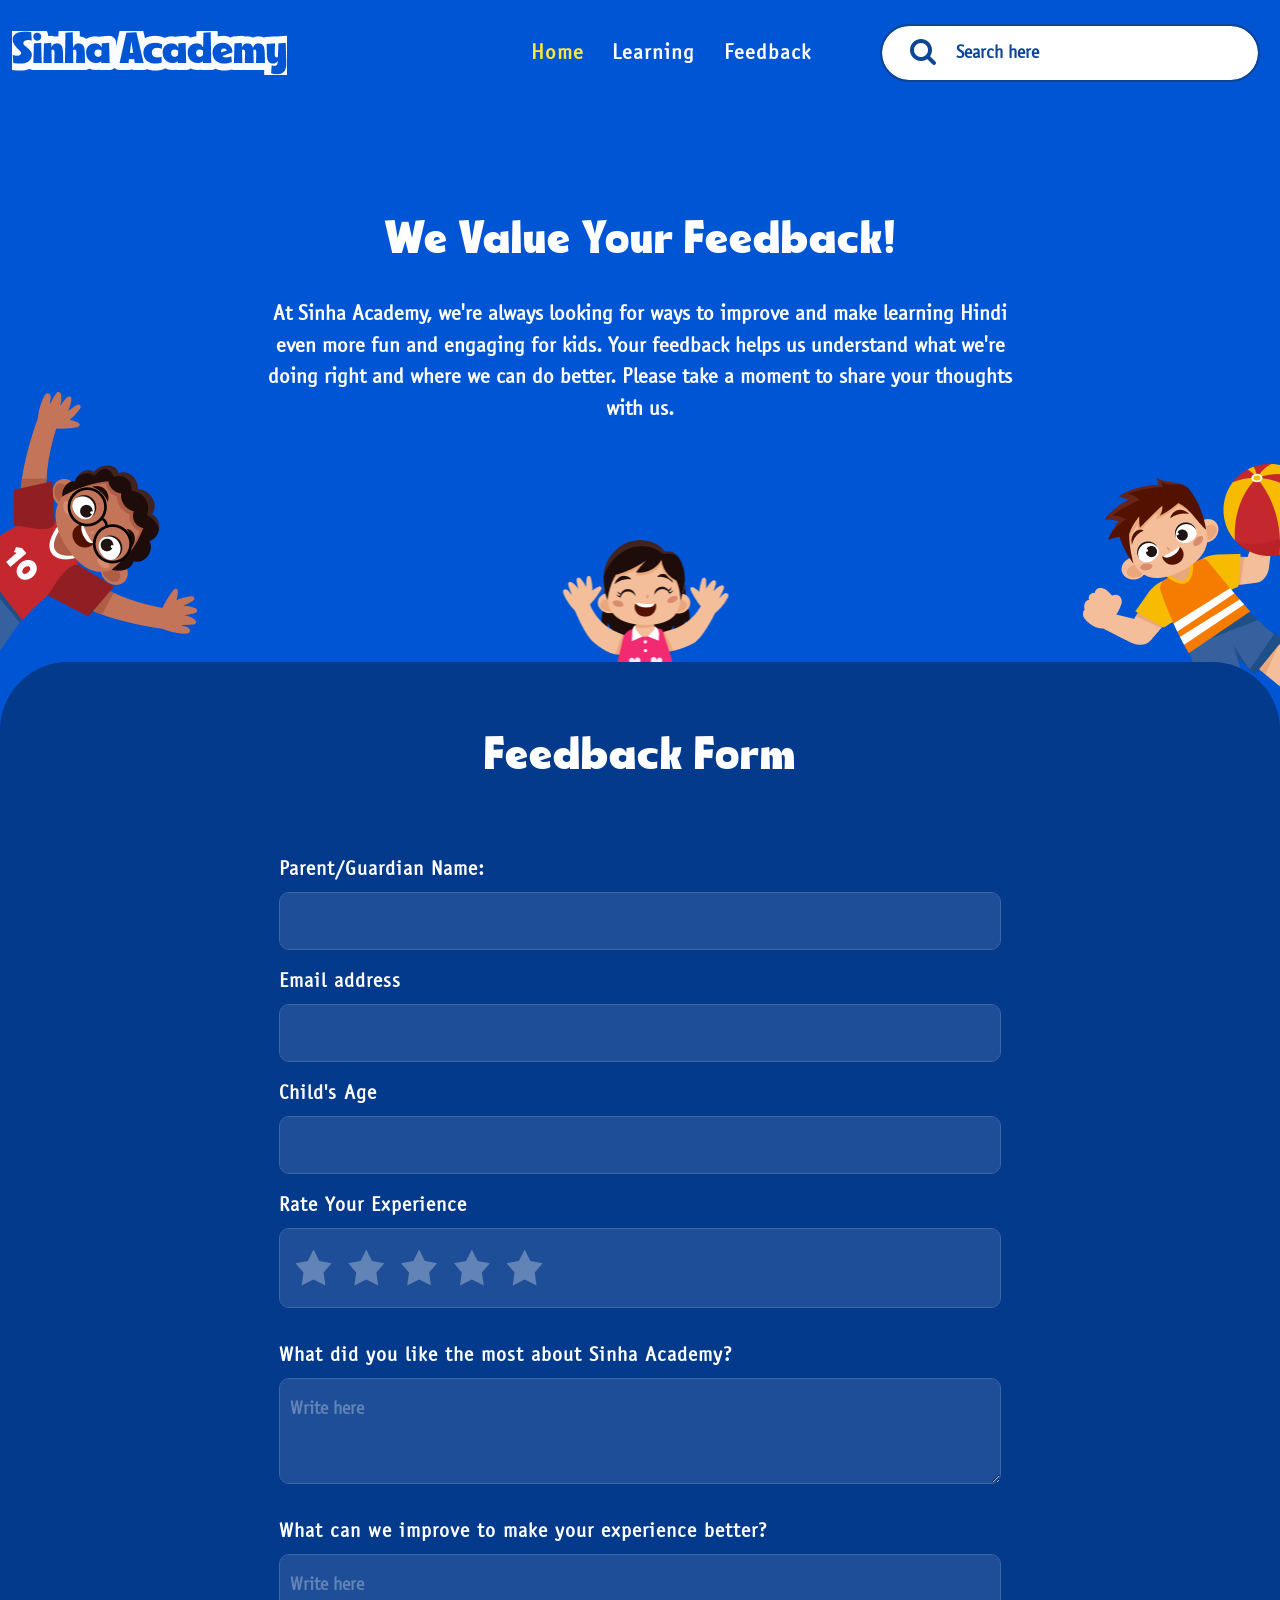
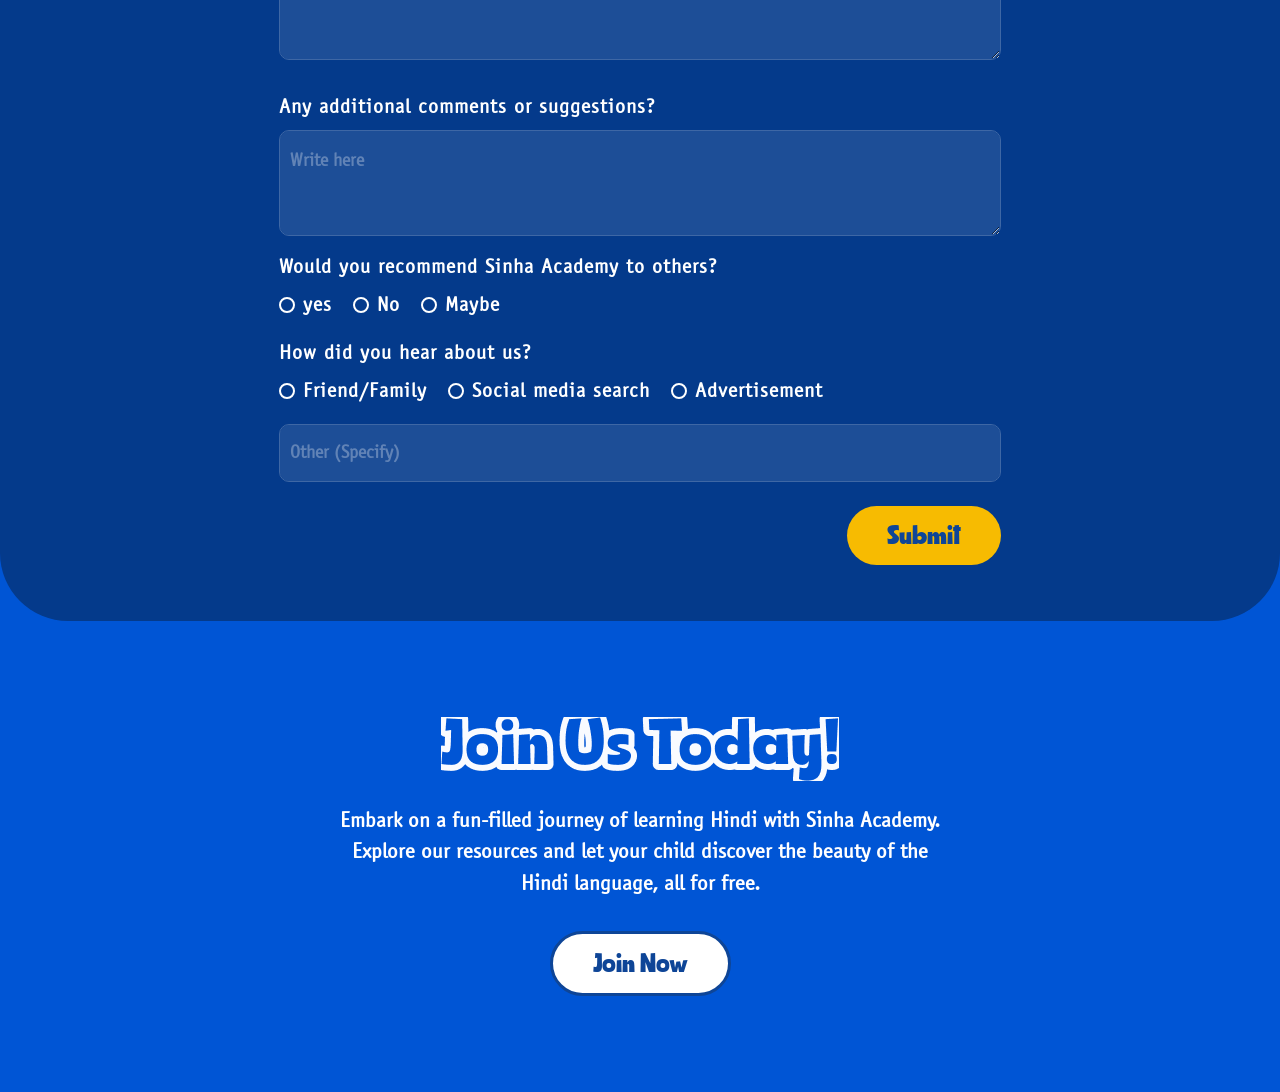
==== index.html @ c6806426 "Feedback page coded up. The overall layout of feedback page has been done." ====
<!DOCTYPE html>
<html lang="en">

<head>
    <meta charset="UTF-8">
    <meta http-equiv="X-UA-Compatible" content="IE=edge">
    <meta name="viewport" content="width=device-width, initial-scale=1.0">
    <meta name="description" content="Sinha Academy for kids">
    <meta name="keywords" content="Sinha Academy for kids">
    <title>Sinha Academy</title>
    <link rel="stylesheet" href="asset/fonts/font-awesome.min.css" type="text/css" />
    <link rel="stylesheet" href="asset/css/bootstrap.min.css" type="text/css" />
    <link rel="stylesheet" href="asset/css/style.css" type="text/css" />
    <link rel="stylesheet" href="asset/fonts/stylesheet.css">
    <script type="text/javascript" src="asset/js/jquery.min.js"></script>
</head>
<body>

    <!--------------- header ---------------------->

    <nav class="navbar navbar-expand-lg navbar-light py-4">
        <div class="container-fluid">
          <a class="navbar-brand m-0" href="#"><img src="asset/image/logo.png" alt="sinha academy"></a>
          <button class="navbar-toggler border-0" type="button" data-bs-toggle="collapse" data-bs-target="#navbarSupportedContent" aria-controls="navbarSupportedContent" aria-expanded="false" aria-label="Toggle navigation">
            <span class="fa fa-bars text-white fs-1"></span>
          </button>
          <div class="collapse navbar-collapse" id="navbarSupportedContent">
            <ul class="navbar-nav mb-2 mb-lg-0 m-0 pe-5">
              <li class="nav-item">
                <a class="nav-link active" aria-current="page" href="#">Home</a>
              </li>
              <li class="nav-item">
                <a class="nav-link" href="#">Learning</a>
              </li>
              <li class="nav-item">
                <a class="nav-link" href="#">Feedback</a>
              </li>
            </ul>
            <form class="d-flex m-0 search_top_bar position-relative">
              <input class="form-control me-2 search_header rounded-pill" type="search" placeholder="Search here" aria-label="Search">
              <button class="bg-none border-0 p-0" type="submit"><i class="fa fa-search"></i></button>
            </form>
          </div>
        </div>
    </nav>

    <!-------------------- Your Feedback --------------------->

    <div class="your_feedback">
        <div class="container py-5 mt-5">
            <div class="row">
                <div class="col-md-12 text-center text-white">
                    <h1 class="mb-4">We Value Your Feedback!</h1>
                    <p class="mx-auto">At Sinha Academy, we're always looking for ways to improve and make learning Hindi even more fun and engaging for kids. Your feedback helps us understand what we're doing right and where we can do better. Please take a moment to share your thoughts with us.</p>
                </div>
            </div>
        </div>   
    </div>

    <!-------------------- Feedback Form --------------------->

    <div class="feedback_form py-5 position-relative">
        <img src="asset/image/left_ten_boy.png" alt="" class="left_ten_boy"> 
        <img src="asset/image/right_ball_boy.png" alt="" class="right_ball_boy"> 
        <img src="asset/image/center_girl.png" alt="" class="center_girl"> 

        <div class="container py-2">
            <div class="row">
                <div class="col-md-7 text-white">
                    <form>
                        <h2>Feedback Form</h2>
                        <div class="my-3 pt-5">
                            <label for="formGroupExampleInput" class="form-label text-start w-100">Parent/Guardian Name:</label>
                            <input type="text" class="form-control" id="formGroupExampleInput">
                          </div>
                        <div class="mb-3">
                          <label for="exampleInputEmail1" class="form-label text-start w-100">Email address</label>
                          <input type="email" class="form-control" id="exampleInputEmail1" aria-describedby="emailHelp">
                        </div>
                        <div class="mb-3">
                            <label for="childAge" class="form-label text-start w-100">Child's Age</label>
                            <input type="number" class="form-control">
                        </div>
                        <div class="mb-3">
                            <label for="rateExperience" class="form-label text-start w-100">Rate Your Experience</label>
                            <div class="star_rating">
                              <div class="rating-stars form-control">
                                <input type="radio" name="rating" id="rs0" checked><label for="rs0"></label>
                                <input type="radio" name="rating" id="rs1"><label for="rs1"></label>
                                <input type="radio" name="rating" id="rs2"><label for="rs2"></label>
                                <input type="radio" name="rating" id="rs3"><label for="rs3"></label>
                                <input type="radio" name="rating" id="rs4"><label for="rs4"></label>
                                <input type="radio" name="rating" id="rs5"><label for="rs5"></label>
                              </div>
                        </div>
                        </div>
                        <div class="mb-3">
                          <label for="exampleFormControlTextarea1" class="mt-3 form-label text-start w-100">What did you like the most about Sinha Academy? </label>
                          <textarea class="form-control" id="exampleFormControlTextarea1" rows="3" placeholder="Write here"></textarea>
                        </div>
                        <div class="mb-3">
                            <label for="exampleFormControlTextarea2" class="mt-3 form-label text-start w-100">What can we improve to make your experience better? </label>
                            <textarea class="form-control" id="exampleFormControlTextarea2" rows="3" placeholder="Write here"></textarea>
                          </div>
                          <div class="mb-3">
                            <label for="exampleFormControlTextarea3" class="mt-3 form-label text-start w-100">Any additional comments or suggestions? </label>
                            <textarea class="form-control" id="exampleFormControlTextarea3" rows="3" placeholder="Write here"></textarea>
                          </div>
                        <div class="mb-3 text-start">
                            <label for="" class="form-label text-start w-100">Would you recommend Sinha Academy to others?</label> <br>
                        <div class="form-check form-check-inline">
                          <input class="form-check-input" type="radio" name="inlineRadioOptions" id="inlineRadio1" value="option1">
                          <label class="form-check-label" for="inlineRadio1">yes</label>
                        </div>
                        <div class="form-check form-check-inline">
                          <input class="form-check-input" type="radio" name="inlineRadioOptions" id="inlineRadio2" value="option2">
                          <label class="form-check-label" for="inlineRadio2">No</label>
                        </div>
                        <div class="form-check form-check-inline">
                            <input class="form-check-input" type="radio" name="inlineRadioOptions" id="inlineRadio2" value="option2">
                            <label class="form-check-label" for="inlineRadio2">Maybe</label>
                          </div>
                         </div>
                         <div class="mb-3 text-start">
                            <label for="" class="form-label text-start w-100">How did you hear about us?</label> <br>
                            <div class="form-check form-check-inline">
                              <input class="form-check-input" type="radio" name="inlineRadioOptions" id="inlineRadio1" value="option1">
                              <label class="form-check-label" for="inlineRadio1">Friend/Family</label>
                            </div>
                            <div class="form-check form-check-inline">
                              <input class="form-check-input" type="radio" name="inlineRadioOptions" id="inlineRadio2" value="option2">
                              <label class="form-check-label" for="inlineRadio2">Social media search</label>
                            </div>
                            <div class="form-check form-check-inline">
                                <input class="form-check-input" type="radio" name="inlineRadioOptions" id="inlineRadio2" value="option2">
                                <label class="form-check-label" for="inlineRadio2">Advertisement</label>
                              </div>  <br>
                            <input type="text" class="form-control mt-3" placeholder="Other (Specify)">
                             </div>
                        <div class="text-end mt-4">
                        <input type="Submit" value="Submit" class="feedback_submit border-0">
                    </div>
                      </form>
                </div>
            </div>
        </div>   
    </div>

    <!----------------------- Footer -------------------------->

    <footer>
        <div class="container py-5">
            <div class="row py-5">
                <div class="col-md-12 text-center">
                    <img src="asset/image/join_us_today.png" alt="">
                    <p class="text-white my-4 pb-2">Embark on a fun-filled journey of learning Hindi with Sinha Academy. Explore our resources and let your child discover the beauty of the Hindi language, all for free.</p>
                    <a href="#" class="btn footer_btn bg-white">Join Now</a>
                </div>
            </div>
        </div>
    </footer>

    <script type="text/javascript" src="asset/js/custom.js"></script>
    <script type="text/javascript" src="asset/js/popper.min.js"></script>
    <script type="text/javascript" src="asset/js/bootstrap.min.js"></script>

</body>

</html>
---- asset/css/style.css ----
* {
  margin: 0 auto;
  list-style: none;
  text-decoration: none;
}

ul,
ol {
  margin: 0px;
  padding: 0px;
}

img {
  max-width: 100%;
}

h1,
h2,
h3,
h4,
h5,
h6 {
  margin: 0;
  padding: 0;
}

p {
  margin: 0;
}

figure {
  margin: 0;
}

body {
  text-align: center;
  background-color: #0055D5;
}

a:not([href]):not([tabindex]):focus,
a:not([href]):not([tabindex]):hover {
  color: #ff7f6a;
}

a:not([href]):not([tabindex]),
a {
  color: white;
  text-decoration: none;
}

.container {
  max-width: 1280px;
}

.sub-container,
.faq .container {
  max-width: 1000px;
}

h1 {
  font-weight: 400;
  font-size: 60px;
  font-family: 'ariston_comic_demoregular';
  letter-spacing: 1px;
}

h2 {
  font-weight: 400;
  font-size: 60px;
  font-family: 'ariston_comic_demoregular';
  letter-spacing: 1px;
}

p {
  font-weight: 700;
  font-family: 'itc_officina_sans_stdbook';
  font-size: 21px;
}

.navbar-expand-lg .navbar-collapse{
  justify-content: end;
}

/*----------header------------*/

.navbar ul li a {
  color: #fff !important;
  font-size: 21px;
  font-weight: 700;
  font-family: 'itc_officina_sans_stdbook';
  font-size: 21px;
  letter-spacing: 1px;
}

.navbar ul li a.active,.navbar ul li a:hover {
  color: #F9E642 !important; 
}

.search_top_bar .search_header{
  padding: 15px 32px 15px 74px;
  border: 2px solid #0E4597;
  color: #0E4597;
  width: 380px;
}

.search_top_bar i{
  position: absolute;
  left: 30px;
  top: 13px;
  display: inline-block;
  background-color: transparent;
  color: #0E4597;
  font-size: 28px;
}

.search_header::placeholder {
  color: #0E4597 !important;
  font-weight: 700;
  font-family: 'itc_officina_sans_stdbook';
  font-size: 21px;
  letter-spacing: 1;
}

.search_header::-ms-input-placeholder { 
  color: #0E4597 !important;
  font-weight: 700;
  font-family: 'itc_officina_sans_stdbook';
  font-size: 21px;
  letter-spacing: 1;
}

.navbar-expand-lg .navbar-nav .nav-link {
  padding-right: 1.3rem;
}

/*---------- 2nd learning chart------------*/

h1.txt_outer{
  color: #0055D5;
  display: inline-block;
  font-size: 83px;
  font-family: 'ariston_comic_demoregular';
  font-weight: 400;
  position: relative;
  letter-spacing: 3px;
  -webkit-text-stroke: 4px #fff;
  background: -webkit-linear-gradient(top, #0055d5 0%, #0055d5 58%, #0055d5 100%);
  -webkit-background-clip: text;
  -webkit-text-fill-color: transparent;
}

.learning_box{
  border-radius: 16px;
}

.learning_chart h2{
  border-bottom: 1px solid #3B2FC3;
}

.c1{
  color: #128539;
}

.c2{
  color: #C73818;
}

.w1{
  color: #4C1285;
}

.w2{
  color: #195FB2;
}

.w3{
  color: #9419B2;
}

.w4{
  color: #19B24D;
}

.w5{
  color: #838512;
}

.w6{
  color: #591970;
}

.w8{
  color: #9F2567;
}

.w9{
  color: #128569;
}

.w10{
  color: #7F2B20;
}

.m1{
  color: #19A9B2;
}


.learning_box h4{
    font-family: 'ams_barakhadi_1regular';
    font-size: 39px;
    font-weight: 400;
    text-shadow: 3.81px 5.81px 0px #00000024;
    letter-spacing: 0px;
}

/*---------- Your Feedback ------------*/

.your_feedback p{
  max-width: 750px;
}

/*---------- Feedback Form------------*/

.feedback_form{
  background-color: #043A8B;
  border-radius: 68px;
  margin-top: 190px;
}

.feedback_form label{
  font-weight: 600;
  font-size: 20px;
  font-family: 'itc_officina_sans_stdbook';
  letter-spacing: 1px;
}

.feedback_form .form-control{
  padding: 16px 10px;
  border: 1px solid #3e67a5;
  border-radius: 10px;
  background-color: #1d4e97;
  color: white;
}

.form-control::placeholder {
  color: #6183b6;
  font-weight: 700;
  font-family: 'itc_officina_sans_stdbook';
  font-size: 18px;
  letter-spacing: 1;
}

.form-control::-ms-input-placeholder { 
  color: #6183b6;
  font-weight: 700;
  font-family: 'itc_officina_sans_stdbook';
  font-size: 18px;
  letter-spacing: 1;
}

.feedback_form .form-check .form-check-input {
  background-color: transparent;
  border: 2px solid white;
  margin-top: 0.45em;
}

.feedback_form .feedback_submit,.footer_btn{
  background-color: #F7BB01;
  padding: 4px 40px 4px 40px;
  border-radius: 68px;
  color: #0E4597;
  font-size: 34px;
  font-weight: 400;
  font-family: 'ariston_comic_demoregular';
  border-color: #0E4597 !important;
}

img.left_ten_boy {
  position: absolute;
  left: 0;
  top: -270px;
}

img.right_ball_boy {
  position: absolute;
  right: 0px;
  top: -205px;
  z-index: -1;
}

img.center_girl {
  position: absolute;
  left: 50%;
  top: 0;
  z-index: -1;
  transform: translate(-50%, -50%);
}

.rating-stars {
	display: block;
	width: 100%;
	padding: 1.75vmin 10vmin 2vmin 3vmin;
	border-radius: 5vmin;
	position: relative;
  margin: 0;
  text-align: left;
}

.rating-counter:before {
	content: "0";
	transition: all 0.25s ease 0s;	
}

.star_rating input { display: none; }

.star_rating label {
	width: 4vmin;
  height: 4vmin;
	background: #6183b6;
	display: inline-flex;
	cursor: pointer;
	margin: 0.5vmin 0.65vmin;
	transition: all 1s ease 0s;	
	clip-path: polygon(50% 0%, 66% 32%, 100% 38%, 78% 64%, 83% 100%, 50% 83%, 17% 100%, 22% 64%, 0 38%, 34% 32%);
}

.star_rating label[for=rs0] {
	display: none;
}

.star_rating label:before {
	width: 90%;
	height: 90%;
	content: "";
	background: orange;
	z-index: -1;
	display: block;
	margin-left: 5%;
	margin-top: 5%;
	clip-path: polygon(50% 0%, 66% 32%, 100% 38%, 78% 64%, 83% 100%, 50% 83%, 17% 100%, 22% 64%, 0 38%, 34% 32%);
  background: linear-gradient(90deg, white, white 30% 50%, #6183b6 50%, 70%, #6183b6 100%);
	background-size: 205% 100%;
	background-position: 0 0;
}

.star_rating label:hover:before {
	transition: all 0.25s ease 0s;		
}

.star_rating input:checked + label ~ label:before {
	background-position: 100% 0;
	transition: all 0.25s ease 0s;	
}

.star_rating input:checked + label ~ label:hover:before {
	background-position: 0% 0
}

.star_rating label:hover ~ .rating-counter:before {
	color: #9aacc6 !important;
	transition: all 0.5s ease 0s;	
	animation: pulse 1s ease 0s infinite;
}

@keyframes pulse {
	  50% { font-size: 6.25vmin; }
}

.star_rating label[for=rs1]:hover ~ .rating-counter:before {
	content: "1" !important;
}

.star_rating label[for=rs2]:hover ~ .rating-counter:before {
	content: "2" !important;
}

.star_rating label[for=rs3]:hover ~ .rating-counter:before {
	content: "3" !important;
}

.star_rating label[for=rs4]:hover ~ .rating-counter:before {
	content: "4" !important;
}

.star_rating label[for=rs5]:hover ~ .rating-counter:before {
	content: "5" !important;
}

.star_rating input:checked:hover ~ .rating-counter:before {
	animation: none !important;
	color: #ffab00 !important ;
}

/*---------- Footer------------*/

footer p {
  max-width: 620px;
  margin: 0 auto;
}

.footer_btn {
  border: 3px solid #0E4597;
}

@media(max-width:991px) {
.search_top_bar {
  justify-content: center;
}
.search_top_bar i {
  left: 20px;
}
.search_top_bar .search_header{
  width: 100%;
}
img.right_ball_boy {
  top: -150px !important;
  width: 150px;
}
img.center_girl{
  width: 200px;
}
.feedback_form{
  margin-top: 150px;
}
img.left_ten_boy {
  top: -200px;
  width: 150px;
}
.navbar-expand-lg .navbar-nav .nav-link{
  padding-right: 0 !important;
}
}

@media(max-width:767px) {
  .your_feedback p,footer p{
    max-width: 100%;
  }
  h1{
    font-size: 45px;
  }
  h2{
    font-size: 40px;
  }
  p{
    font-size: 17px;
  }
  .feedback_form .feedback_submit, .footer_btn{
    font-size: 28px;
  }
  .feedback_form label{
    font-size: 16px;
  }
  img.left_ten_boy {
    top: -160px !important;
    width: 130px !important;
  }
}

@media(max-width:579px) {
  img.left_ten_boy {
    top: -120px !important;
    width: 90px !important;
  }
  img.right_ball_boy {
    top: -100px !important;
    width: 100px !important;
  }
  img.center_girl{
    width: 200px !important;
  }
  .feedback_form{
    margin-top: 120px;
  }
}

@media(max-width:479px) {
  nav img {
    width: 200px;
}
footer img {
  width: 230px;
}
.feedback_form .feedback_submit, .footer_btn {
  font-size: 22px;
  padding: 4px 30px 4px 30px;
}
h1 {
  font-size: 35px;
}
.your_feedback p, footer p {
  font-size: 15px;
}
img.left_ten_boy {
  top: -80px !important;
  width: 60px !important;
}
img.right_ball_boy {
  top: -70px !important;
  width: 70px !important;
}
img.center_girl{
  width: 150px !important;
}
.feedback_form {
  margin-top: 90px;
}
.your_feedback .container{
  margin-top: 0rem !important;
}
}

@media(max-width:374px) {
}
---- asset/fonts/stylesheet.css ----
@font-face {
    font-family: 'itc_officina_sans_stdbook';
    src: url('officinasansstd-book-webfont.woff2') format('woff2'),
         url('officinasansstd-book-webfont.woff') format('woff');
    font-weight: normal;
    font-style: normal;

}




@font-face {
    font-family: 'ariston_comic_demoregular';
    src: url('ariston_comic_font-webfont.woff2') format('woff2'),
         url('ariston_comic_font-webfont.woff') format('woff');
    font-weight: normal;
    font-style: normal;

}



@font-face {
    font-family: 'ams_barakhadi_1regular';
    src: url('ams_barakhadi_1_regular-webfont.woff2') format('woff2'),
         url('ams_barakhadi_1_regular-webfont.woff') format('woff');
    font-weight: normal;
    font-style: normal;

}
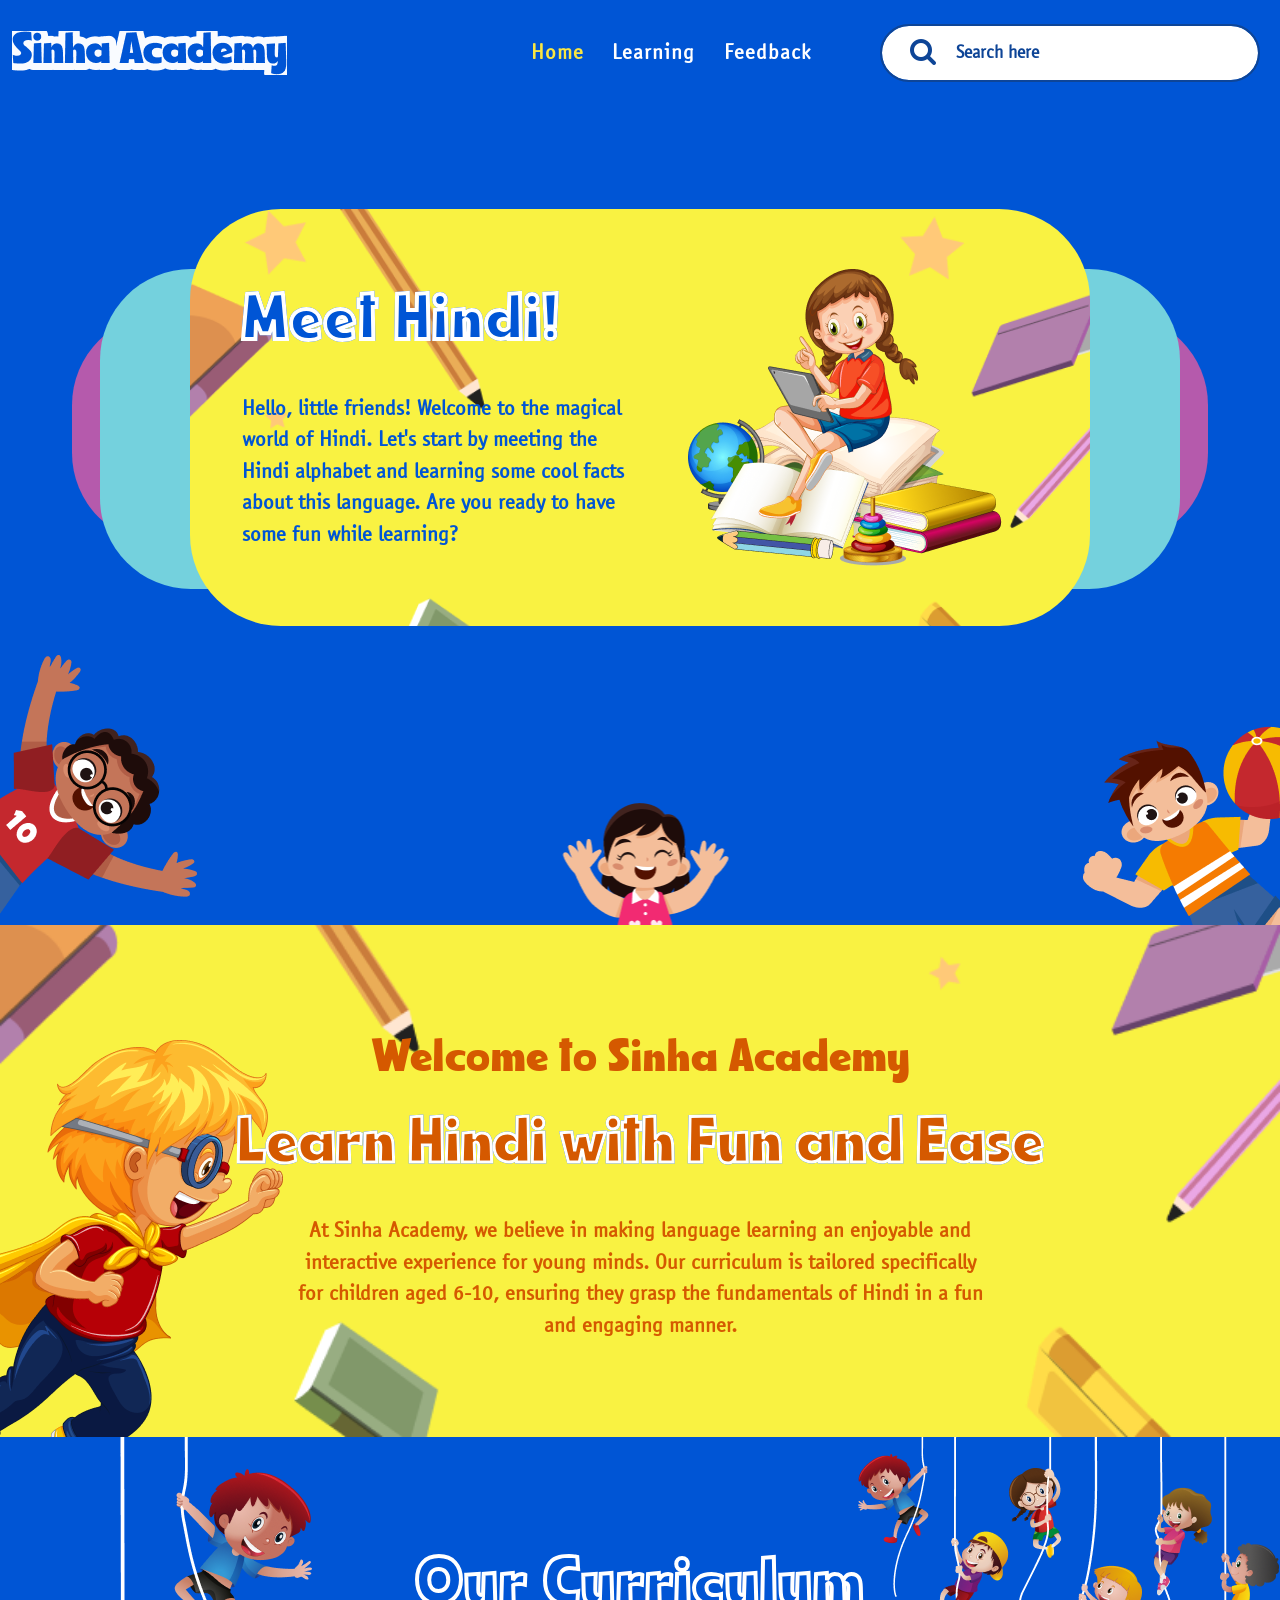
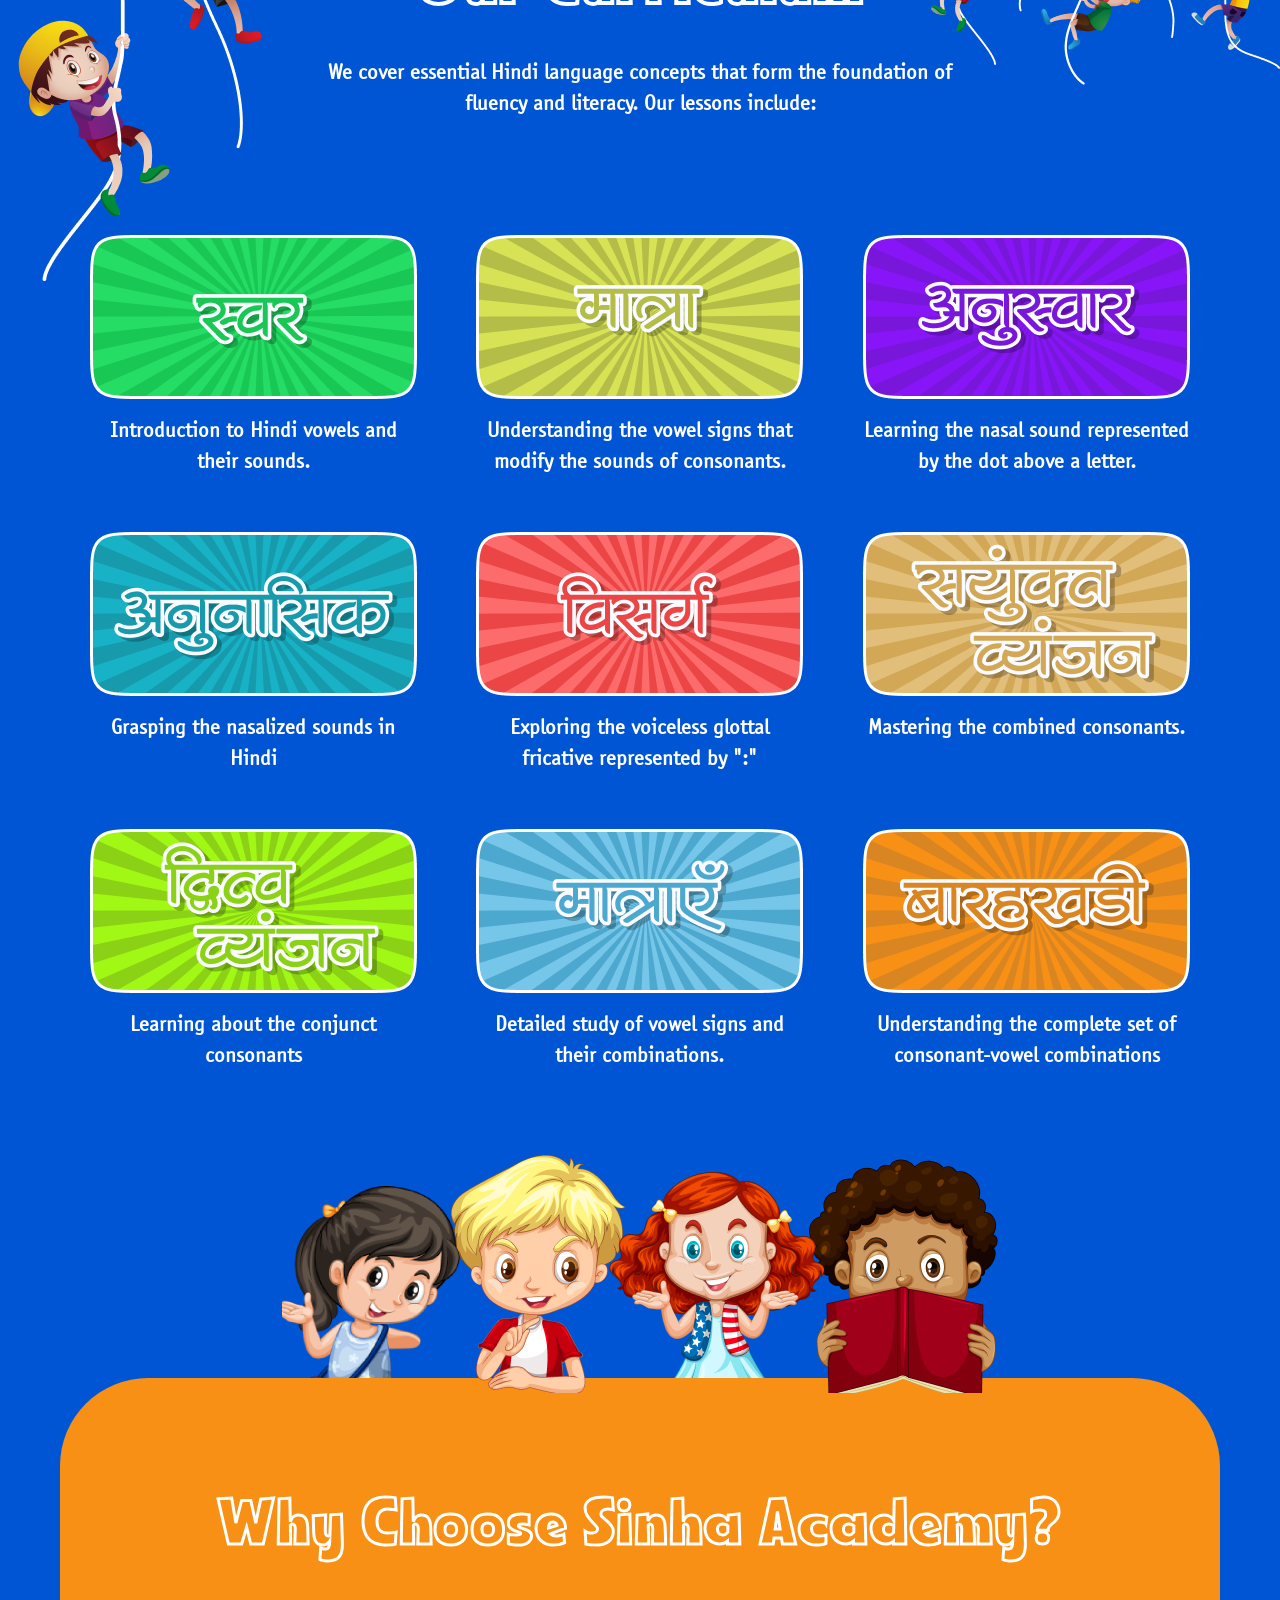
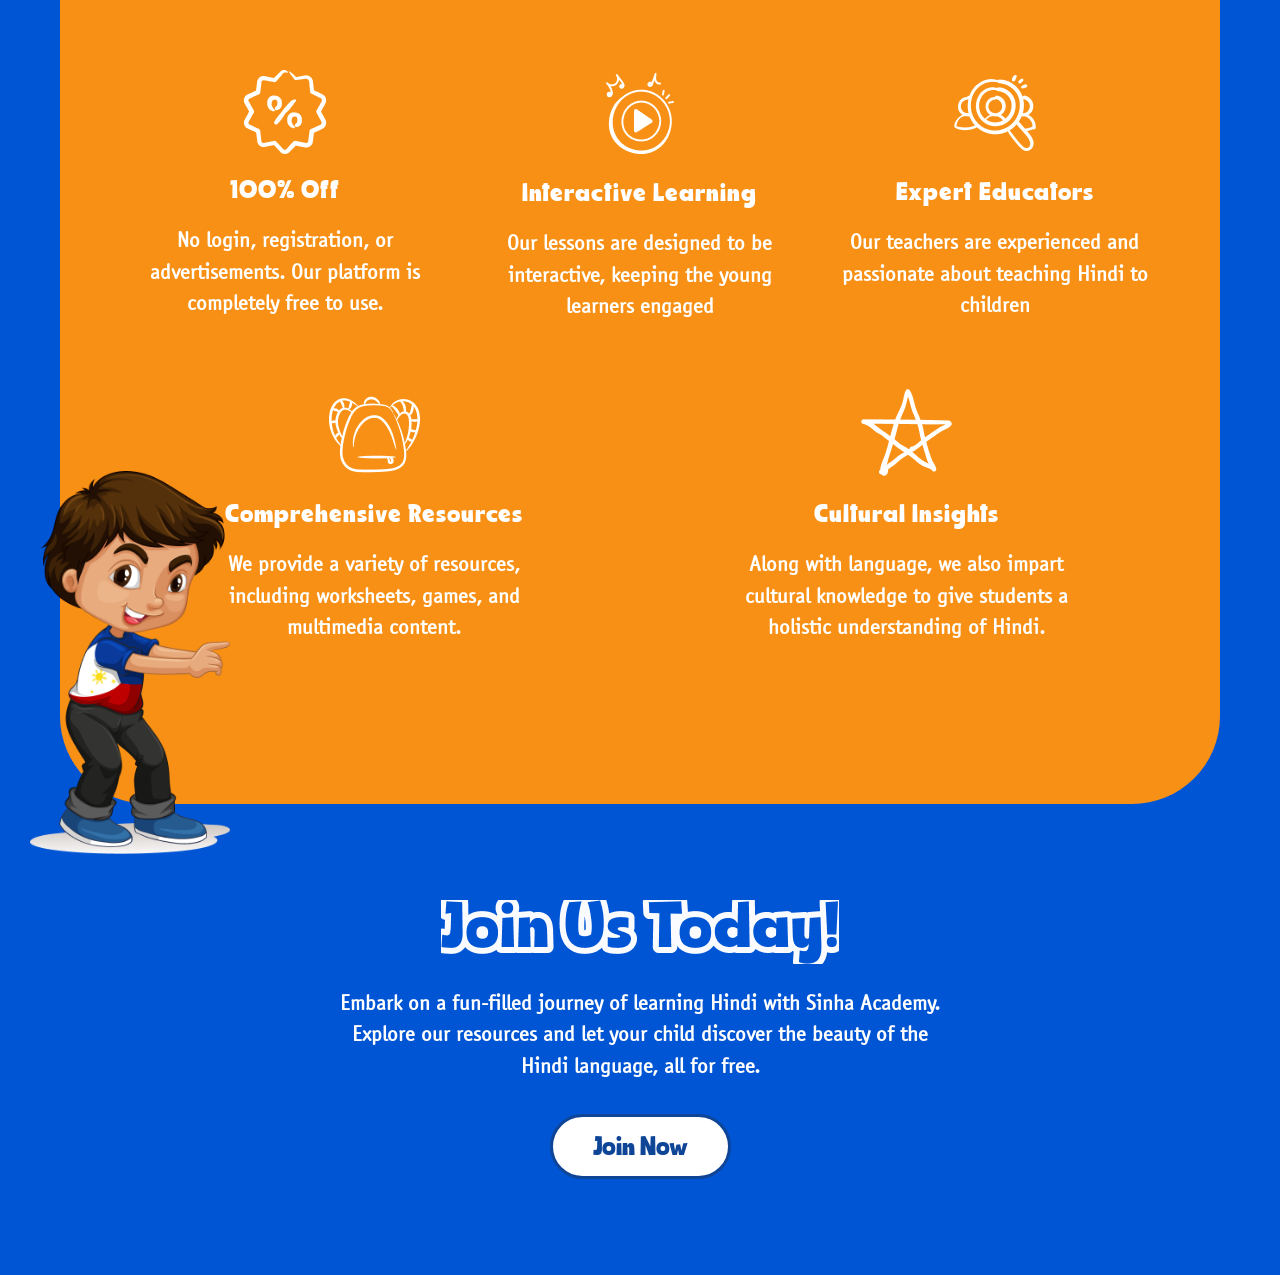
==== commit e7ceda48: "Files renamed to make sense." ====
--- a/index.html
+++ b/index.html
@@ -44,107 +44,157 @@
         </div>
     </nav>
 
-    <!-------------------- Your Feedback --------------------->
-
-    <div class="your_feedback">
+    <!-------------------- meet hindi content --------------------->
+
+    <div class="meet_hindi_content position-relative">
         <div class="container py-5 mt-5">
-            <div class="row">
-                <div class="col-md-12 text-center text-white">
-                    <h1 class="mb-4">We Value Your Feedback!</h1>
-                    <p class="mx-auto">At Sinha Academy, we're always looking for ways to improve and make learning Hindi even more fun and engaging for kids. Your feedback helps us understand what we're doing right and where we can do better. Please take a moment to share your thoughts with us.</p>
-                </div>
-            </div>
+          <div class="back_clr_f">
+            <div class="back_clr_s">
+              <div class="row" style="background-image: url('asset/image/meet_hindi_banner.png');background-color: #F9F242;">
+                  <div class="col-md-6 text-start">
+                      <h1 class="mb-4 txt_outer">Meet Hindi!</h1>
+                      <p>Hello, little friends! Welcome to the magical world of Hindi. Let's start by meeting the Hindi alphabet and learning some cool facts about this language. Are you ready to have some fun while learning?</p>
+                  </div>
+                  <div class="col-md-6">
+                    <img src="asset/image/meet_hindi.png" alt="">
+                  </div>
+              </div>
+            </div>
+          </div>
         </div>   
     </div>
 
-    <!-------------------- Feedback Form --------------------->
-
-    <div class="feedback_form py-5 position-relative">
+    <!-------------------- Learning Hindi --------------------->
+
+    <div class="feedback_form learning_hindi_lang py-5 position-relative">
         <img src="asset/image/left_ten_boy.png" alt="" class="left_ten_boy"> 
         <img src="asset/image/right_ball_boy.png" alt="" class="right_ball_boy"> 
         <img src="asset/image/center_girl.png" alt="" class="center_girl"> 
-
-        <div class="container py-2">
-            <div class="row">
-                <div class="col-md-7 text-white">
-                    <form>
-                        <h2>Feedback Form</h2>
-                        <div class="my-3 pt-5">
-                            <label for="formGroupExampleInput" class="form-label text-start w-100">Parent/Guardian Name:</label>
-                            <input type="text" class="form-control" id="formGroupExampleInput">
-                          </div>
-                        <div class="mb-3">
-                          <label for="exampleInputEmail1" class="form-label text-start w-100">Email address</label>
-                          <input type="email" class="form-control" id="exampleInputEmail1" aria-describedby="emailHelp">
-                        </div>
-                        <div class="mb-3">
-                            <label for="childAge" class="form-label text-start w-100">Child's Age</label>
-                            <input type="number" class="form-control">
-                        </div>
-                        <div class="mb-3">
-                            <label for="rateExperience" class="form-label text-start w-100">Rate Your Experience</label>
-                            <div class="star_rating">
-                              <div class="rating-stars form-control">
-                                <input type="radio" name="rating" id="rs0" checked><label for="rs0"></label>
-                                <input type="radio" name="rating" id="rs1"><label for="rs1"></label>
-                                <input type="radio" name="rating" id="rs2"><label for="rs2"></label>
-                                <input type="radio" name="rating" id="rs3"><label for="rs3"></label>
-                                <input type="radio" name="rating" id="rs4"><label for="rs4"></label>
-                                <input type="radio" name="rating" id="rs5"><label for="rs5"></label>
-                              </div>
-                        </div>
-                        </div>
-                        <div class="mb-3">
-                          <label for="exampleFormControlTextarea1" class="mt-3 form-label text-start w-100">What did you like the most about Sinha Academy? </label>
-                          <textarea class="form-control" id="exampleFormControlTextarea1" rows="3" placeholder="Write here"></textarea>
-                        </div>
-                        <div class="mb-3">
-                            <label for="exampleFormControlTextarea2" class="mt-3 form-label text-start w-100">What can we improve to make your experience better? </label>
-                            <textarea class="form-control" id="exampleFormControlTextarea2" rows="3" placeholder="Write here"></textarea>
-                          </div>
-                          <div class="mb-3">
-                            <label for="exampleFormControlTextarea3" class="mt-3 form-label text-start w-100">Any additional comments or suggestions? </label>
-                            <textarea class="form-control" id="exampleFormControlTextarea3" rows="3" placeholder="Write here"></textarea>
-                          </div>
-                        <div class="mb-3 text-start">
-                            <label for="" class="form-label text-start w-100">Would you recommend Sinha Academy to others?</label> <br>
-                        <div class="form-check form-check-inline">
-                          <input class="form-check-input" type="radio" name="inlineRadioOptions" id="inlineRadio1" value="option1">
-                          <label class="form-check-label" for="inlineRadio1">yes</label>
-                        </div>
-                        <div class="form-check form-check-inline">
-                          <input class="form-check-input" type="radio" name="inlineRadioOptions" id="inlineRadio2" value="option2">
-                          <label class="form-check-label" for="inlineRadio2">No</label>
-                        </div>
-                        <div class="form-check form-check-inline">
-                            <input class="form-check-input" type="radio" name="inlineRadioOptions" id="inlineRadio2" value="option2">
-                            <label class="form-check-label" for="inlineRadio2">Maybe</label>
-                          </div>
-                         </div>
-                         <div class="mb-3 text-start">
-                            <label for="" class="form-label text-start w-100">How did you hear about us?</label> <br>
-                            <div class="form-check form-check-inline">
-                              <input class="form-check-input" type="radio" name="inlineRadioOptions" id="inlineRadio1" value="option1">
-                              <label class="form-check-label" for="inlineRadio1">Friend/Family</label>
-                            </div>
-                            <div class="form-check form-check-inline">
-                              <input class="form-check-input" type="radio" name="inlineRadioOptions" id="inlineRadio2" value="option2">
-                              <label class="form-check-label" for="inlineRadio2">Social media search</label>
-                            </div>
-                            <div class="form-check form-check-inline">
-                                <input class="form-check-input" type="radio" name="inlineRadioOptions" id="inlineRadio2" value="option2">
-                                <label class="form-check-label" for="inlineRadio2">Advertisement</label>
-                              </div>  <br>
-                            <input type="text" class="form-control mt-3" placeholder="Other (Specify)">
-                             </div>
-                        <div class="text-end mt-4">
-                        <input type="Submit" value="Submit" class="feedback_submit border-0">
-                    </div>
-                      </form>
-                </div>
-            </div>
+        <img src="asset/image/fun_ease.png" alt="" class="fun_ease"> 
+
+        <div class="container py-5">
+          <div class="rwo">
+            <h5 class="">Welcome to Sinha Academy</h5>
+            <h2 class="pb-4">Learn Hindi with Fun and Ease</h2>
+            <p>At Sinha Academy, we believe in making language learning an enjoyable and interactive experience for young minds. Our curriculum is tailored specifically for children aged 6-10, ensuring they grasp the fundamentals of Hindi in a fun and engaging manner.</p>
+          </div>
         </div>   
     </div>
+
+
+    <!-------------------- Our curriculum --------------------->
+
+    <div class="our_curriculum_content position-relative">
+      <img src="asset/image/our_curriculum_left.png" alt="" class="our_curriculum_left"> 
+      <img src="asset/image/our_curriculum_right.png" alt="" class="our_curriculum_right"> 
+
+      <div class="container pt-5">
+        <div class="row py-5 our_curriculum_title">
+            <div class="col-md-12 text-center">
+              <h2>Our Curriculum</h2>
+              <p class="text-white m-auto pt-4">We cover essential Hindi language concepts that form the foundation of fluency and literacy. Our lessons include:</p>
+            </div>
+          </div>  
+          
+          <div class="row py-5 curriculum_content">
+            <div class="col-md-4 text-center mb-3">
+                <div class="our_curriculum_box">
+                  <img src="asset/image/curriculum_1.png" alt="">
+                  <p class="mt-3 text-white">Introduction to Hindi vowels and their sounds.</p>
+                </div>
+            </div>
+            <div class="col-md-4 text-center mb-3">
+              <div class="our_curriculum_box">
+                <img src="asset/image/curriculum_2.png" alt="">
+                <p class="mt-3 text-white">Understanding the vowel signs that modify the sounds of consonants.</p>
+             </div>
+          </div>
+          <div class="col-md-4 text-center mb-3">
+            <div class="our_curriculum_box">
+              <img src="asset/image/curriculum_3.png" alt="">
+              <p class="mt-3 text-white">Learning the nasal sound represented by the dot above a letter.</p>
+            </div>
+        </div>
+        <div class="col-md-4 text-center mb-3">
+          <div class="our_curriculum_box">
+            <img src="asset/image/curriculum_4.png" alt="">
+            <p class="mt-3 text-white">Grasping the nasalized sounds in Hindi</p>
+          </div>
+        </div>
+        <div class="col-md-4 text-center mb-3">
+          <div class="our_curriculum_box">
+            <img src="asset/image/curriculum_5.png" alt="">
+            <p class="mt-3 text-white">Exploring the voiceless glottal fricative represented by ":"</p>
+          </div>
+        </div>
+        <div class="col-md-4 text-center mb-3">
+          <div class="our_curriculum_box">
+            <img src="asset/image/curriculum_6.png" alt="">
+            <p class="mt-3 text-white">Mastering the combined consonants.</p>
+          </div>
+        </div>
+        <div class="col-md-4 text-center mb-3">
+          <div class="our_curriculum_box">
+            <img src="asset/image/curriculum_7.png" alt="">
+            <p class="mt-3 text-white">Learning about the conjunct consonants</p>
+          </div>
+        </div>
+        <div class="col-md-4 text-center mb-3">
+          <div class="our_curriculum_box">
+            <img src="asset/image/curriculum_8.png" alt="">
+            <p class="mt-3 text-white">Detailed study of vowel signs and their combinations.</p>
+          </div>
+        </div>
+        <div class="col-md-4 text-center mb-3">
+          <div class="our_curriculum_box">
+            <img src="asset/image/curriculum_9.png" alt="">
+            <p class="mt-3 text-white">Understanding the complete set of consonant-vowel combinations</p>
+          </div>
+        </div>
+        </div>
+      </div>
+    </div>
+
+     <!-------------------- why choose --------------------->
+     
+     <div class="why_choose_content position-relative">
+      <img src="asset/image/why_choose_center.png" alt="" class="why_choose_center"> 
+      <img src="asset/image/why_choose_btm.png" alt="" class="why_choose_btm"> 
+      <div class="container py-5" style="background-color: #F89015;">
+        <div class="row py-5">
+            <div class="col-md-12 text-center">
+              <h2>Why Choose Sinha Academy?</h2>
+            </div>
+          </div>
+          <div class="row py-5 text-center text-white why_choose_box px-5">
+            <div class="col-md-4 mb-5 pb-3">
+              <img src="asset/image/off.png" alt="">
+              <h6 class="mt-3 mb-3">100% Off</h6>
+              <p>No login, registration, or advertisements. Our platform is completely free to use.</p>
+            </div>
+            <div class="col-md-4 mb-5 pb-3">
+              <img src="asset/image/interactive_learning.png" alt="">
+              <h6 class="mt-3 mb-3">Interactive Learning</h6>
+              <p>Our lessons are designed to be interactive, keeping the young learners engaged</p>
+            </div>
+            <div class="col-md-4 mb-5 pb-3">
+              <img src="asset/image/expert_educators.png" alt="">
+              <h6 class="mt-3 mb-3">Expert Educators</h6>
+              <p>Our teachers are experienced and passionate about teaching Hindi to children</p>
+            </div>
+            <div class="col-md-4 mb-5 pb-3">
+              <img src="asset/image/comprehensive_resources.png" alt="">
+              <h6 class="mt-3 mb-3">Comprehensive Resources</h6>
+              <p>We provide a variety of resources, including worksheets, games, and multimedia content.</p>
+            </div>
+            <div class="col-md-4 mb-5 pb-3">
+              <img src="asset/image/cultural_insights.png" alt="">
+              <h6 class="mt-3 mb-3">Cultural Insights</h6>
+              <p>Along with language, we also impart cultural knowledge to give students a holistic understanding of Hindi.</p>
+            </div>
+          </div>
+        </div>
+      </div>
 
     <!----------------------- Footer -------------------------->
 
--- a/asset/css/style.css
+++ b/asset/css/style.css
@@ -64,9 +64,24 @@
   letter-spacing: 1px;
 }
 
-h2 {
+h2, h2 .accordion-button {
   font-weight: 400;
   font-size: 60px;
+  font-family: 'ariston_comic_demoregular';
+  letter-spacing: 1px;
+}
+
+h5{
+  font-weight: 400;
+  font-size: 59px;
+  font-family: 'ariston_comic_demoregular';
+  letter-spacing: 1px;
+  color: #D55900;
+}
+
+h6{
+  font-weight: 400;
+  font-size: 33px;
   font-family: 'ariston_comic_demoregular';
   letter-spacing: 1px;
 }
@@ -133,9 +148,127 @@
   padding-right: 1.3rem;
 }
 
+/*---------- 1st------------*/
+
+.meet_hindi_content p{
+  color: #0055D5;
+}
+
+.meet_hindi_content .row{
+  width: 900px;
+  margin: -60px auto;
+  padding: 60px 40px;
+  border-radius: 91px;
+  background-size: cover;
+}
+
+.back_clr_f {
+  background-color: #B55AAC;
+  border-radius: 32%;
+  width: auto;
+  padding: 0px 70px;
+  display: inline-block;
+  border-top-left-radius: 91px;
+  border-top-right-radius: 91px;
+  border-bottom-left-radius: 91px;
+  border-bottom-right-radius: 91px;
+  height: 230px;
+  display: flex;
+  align-items: center;
+  justify-content: center;
+}
+
+.back_clr_s {
+  background-color: #74D1DD;
+  width: auto;
+  padding: 0px 90px;
+  display: inline-block;
+  border-top-left-radius: 91px;
+  border-top-right-radius: 91px;
+  border-bottom-left-radius: 91px;
+  border-bottom-right-radius: 91px;
+  height: 320px;
+}
+
+.meet_hindi_content {
+  margin-top: 160px;
+  padding-bottom: 143px;
+}
+
+.learning_hindi_lang{
+  background-image:  url(../image/meet_hindi_banner.png);
+  background-size: cover;
+  background-color: #F9F242 !important;
+  border-radius: 0 !important;
+  background-position: bottom;
+}
+
+.learning_hindi_lang h2,.learning_hindi_lang p{
+  color: #D55900 !important;
+}
+
+.learning_hindi_lang p {
+  max-width: 690px;
+  margin: 0 auto;
+}
+
+.fun_ease {
+  position: absolute;
+  left: 0;
+  bottom: 0;
+}
+
+.our_curriculum_left{
+  position: absolute;
+  left: 0;
+  top: -40px;
+  z-index: -1;
+}
+
+.our_curriculum_right{
+  position: absolute;
+  right: 0;
+  top: -20px;
+  z-index: -1;
+}
+
+.our_curriculum_title p{
+  width: 680px;
+}
+
+.our_curriculum_box{
+  border-radius: 32px;
+  padding: 19px 16px 19px 16px;
+}
+
+.our_curriculum_box:hover{
+  background: #FFFFFF0D;
+  transition: 1s all;
+}
+
+.why_choose_content .container{
+  border-radius: 88px;
+  margin-top: -15px;
+}
+
+.why_choose_content h2{
+  background: transparent !important; 
+  -webkit-text-stroke: 3px #fff !important;
+}
+
+.why_choose_btm{
+  position: absolute;
+  left: 30px;
+  bottom: -50px;
+  width: 200px;
+}
+
+.container{
+  max-width: 1160px
+}
 /*---------- 2nd learning chart------------*/
 
-h1.txt_outer{
+h1.txt_outer,.learning_hindi_lang h2,.our_curriculum_content h2,.why_choose_content h2{
   color: #0055D5;
   display: inline-block;
   font-size: 83px;
@@ -149,12 +282,62 @@
   -webkit-text-fill-color: transparent;
 }
 
+.learning_hindi_lang h2{
+  letter-spacing: 1px;
+    -webkit-text-fill-color: transparent;
+    -webkit-text-stroke-width: 5px;
+    -webkit-text-stroke-color: #fff;
+    text-shadow: 0 0 #D55900, 0 0 #D55900;
+    -webkit-text-stroke: 3px #fff;
+    font-weight: 400;
+}
+
 .learning_box{
   border-radius: 16px;
-}
-
-.learning_chart h2{
+  border: 2px solid white;
+}
+
+.learning_box:hover {
+  background-color: transparent !important;
+  transition: 0.8s all;
+  cursor: pointer;
+}
+
+.learning_box:hover h4{
+  color: white;
+}
+
+.learning_chart h2,.ballon h2{
   border-bottom: 1px solid #3B2FC3;
+  position: relative;
+}
+
+.accordion-button:not(.collapsed),.accordion-item,.accordion-button {
+  background-color: transparent;
+  box-shadow: unset;
+  border: unset;
+  outline: none !important;
+}
+
+.learning_chart .accordion-button:not(.collapsed)::after {
+  content: '\f107';
+  font-family: 'FontAwesome';
+  background-image: none;
+  top: 25px;
+  position: absolute;
+  right: 20px;
+  transform: unset;
+  font-size: 44px;
+}
+
+.accordion-button::after{
+  content: '\f106';
+  font-family: 'FontAwesome';
+  background-image: none;
+  top: 25px;
+  position: absolute;
+  right: 20px;
+  font-size: 44px;
 }
 
 .c1{
@@ -205,14 +388,102 @@
   color: #19A9B2;
 }
 
+.s1{
+  color: #6E7614;
+}
+
+.s2{
+  color: #702E19;
+}
 
 .learning_box h4{
     font-family: 'ams_barakhadi_1regular';
-    font-size: 39px;
+    font-size: 41px;
     font-weight: 400;
     text-shadow: 3.81px 5.81px 0px #00000024;
     letter-spacing: 0px;
 }
+
+/*---------- 3rd------------*/
+
+
+.ballon input[type=checkbox] + label {
+  display: block;
+}
+
+.ballon input[type=checkbox] {
+  /* display: none; */
+  visibility: hidden;
+}
+
+.ballon input[type=checkbox] + label:before {
+  content: url(../image/white_baloon.png);
+}
+
+.ballon input[type=checkbox]:checked + label:before {
+  content: url(../image/yellow_baloon.png);
+}
+
+.ballon ul{
+  text-align: left;
+}
+
+.ballon ul li{
+  display: inline-block;
+  max-width: 135px;
+  width: 100%;
+  text-align: center;
+}
+
+/*---------- 4th------------*/
+
+.chita_btn{
+  font-size: 40px;
+  font-weight: 400;
+  border-radius: 10px;
+  font-family: 'ams_barakhadi_1regular';
+  padding: 20px 50px 4px 50px;
+  line-height: 49.16px;
+  color: #043A8B;
+  border: 2px solid #043A8B;
+}
+
+.chita_btn:hover{
+  color: white;
+  background-color: transparent !important;
+  border-color: white !important;
+  transition: 0.5s all;
+}
+
+.leopard_btn{
+  font-size: 40px;
+  font-weight: 400;
+  border-radius: 10px;
+  font-family: 'itc_officina_sans_stdbook';
+  padding: 10px 50px 10px 50px;
+  line-height: 49.16px;
+  background-color: #D50066;
+  border: 2px solid #D50066;
+}
+
+.leopard_btn:hover{
+  background-color: transparent !important;
+  color: #D50066 !important;
+  transition: 0.5s all;
+}
+
+.e_matra_btn li{
+  max-width: max-content !important;
+  width: 100%;
+  margin-right: 15px;
+}
+
+.e_matra_btn li:last-child{
+  margin-right: 0px;
+}
+
+
+
 
 /*---------- Your Feedback ------------*/
 
@@ -392,6 +663,140 @@
 	color: #ffab00 !important ;
 }
 
+/*------- Play button animation-------*/
+
+.wrapper {
+  position: relative;
+  width: 60px;
+  height: 60px;
+  margin: 0 auto;
+}
+.wrapper .circle {
+  width: 60px;
+  height: 60px;
+  position: absolute;
+  top: 40px;
+  left: 0;
+  right: 0;
+  bottom: 0;
+  border-radius: 50%;
+  background-color: #fff;
+  margin: auto;
+  transform: scale(1, 1);
+}
+.wrapper .circle.pulse {
+  -webkit-animation-timing-function: ease;
+          animation-timing-function: ease;
+  -webkit-animation: pulse 2s infinite;
+          animation: pulse 2s infinite;
+  background-color: #ffffff2e;
+}
+.wrapper svg {
+  fill: white;
+  stroke: black;
+  stroke-linejoin: round;
+  stroke-width: 5;
+  transition: all 0.3s;
+}
+.wrapper svg:hover {
+  cursor: pointer;
+  fill: black;
+  stroke: white;
+  transform: scale(1.2, 1.2);
+}
+
+@-webkit-keyframes pulse {
+  0% {
+    transform: scale(1, 1);
+  }
+  25% {
+    transform: scale(1, 1);
+  }
+  50% {
+    transform: scale(1.2, 1.2);
+  }
+  100% {
+    transform: scale(1, 1);
+  }
+}
+
+@keyframes pulse {
+  0% {
+    transform: scale(1, 1);
+  }
+  25% {
+    transform: scale(1, 1);
+  }
+  50% {
+    transform: scale(1.2, 1.2);
+  }
+  100% {
+    transform: scale(1, 1);
+  }
+}
+
+/*---------- swar left right arrow animation-----------*/
+
+.arrow + .arrow {
+  margin-left: 1rem;
+}
+
+.swar .arrow {
+  cursor: pointer;
+  display: inline-block;
+  height: 2rem;
+  overflow: hidden;
+  transition: all 0.25s;
+  white-space: nowrap;
+  width: 2rem;
+}
+.swar .arrow::before {
+  background-color: white;
+  -webkit-clip-path: polygon(73% 57%, 73% 57%, 78.4% 50%, 73% 43%, 73% 43%, 50% 14%, 60.8% 0%, 100% 50%, 60.8% 100%, 50% 86%);
+          clip-path: polygon(73% 57%, 73% 57%, 78.4% 50%, 73% 43%, 73% 43%, 50% 14%, 60.8% 0%, 100% 50%, 60.8% 100%, 50% 86%);
+  content: "";
+  display: block;
+  height: 1.6rem;
+  left: -0.37rem;
+  position: relative;
+  transition: all 0.25s;
+  width: 1.08rem;
+}
+.swar .arrow:hover::before {
+  background-color: white;
+  -webkit-clip-path: polygon(73% 57%, 0 57%, 5.4% 50%, 10.8% 43%, 73% 43%, 50% 14%, 60.8% 0%, 100% 50%, 60.8% 100%, 50% 86%);
+          clip-path: polygon(73% 57%, 0 57%, 5.4% 50%, 10.8% 43%, 73% 43%, 50% 14%, 60.8% 0%, 100% 50%, 60.8% 100%, 50% 86%);
+  left: 0.26rem;
+}
+.swar .arrow.circle {
+  border: 0.25rem white solid;
+  border-radius: 50%;
+  box-sizing: border-box;
+  height: 3rem;
+  padding: 0.5rem;
+  transition: all 0.25s;
+  width: 3rem;
+  margin-left: 15px;
+}
+.swar .arrow.circle::before {
+  left: 0;
+}
+.swar .arrow.circle:hover {
+  border: 0.25rem #fff solid;
+  transform: scale(1.1);
+}
+.swar .arrow.circle:hover::before {
+  background-color: #fff;
+  left: 0.26rem;
+}
+.swar .arrow.previous {
+  transform: rotate(180deg);
+  margin-right: 15px;
+}
+.swar .arrow.previous.circle:hover {
+  transform: rotate(180deg) scale(1.1);
+}
+
 /*---------- Footer------------*/
 
 footer p {
@@ -403,7 +808,47 @@
   border: 3px solid #0E4597;
 }
 
+@media(max-width:1199px) {
+  
+.why_choose_btm {
+  width: 140px;
+  left: 0;
+}
+  .chita_btn{
+    padding: 20px 40px 4px 40px;
+    font-size: 37px;
+  }
+  .leopard_btn{
+    padding: 10px 40px 10px 40px;
+    font-size: 37px;
+  }
+  .e_matra_btn li{
+    margin-right: 9px;
+  }
+  .meet_hindi_content .row {
+    width: 740px;
+  }
+  .meet_hindi_content h1.txt_outer{
+    font-size: 73px;
+  }
+  .back_clr_s {
+    padding: 0px 70px
+}
+  .fun_ease{
+    width: 170px;
+  }
+}
+
 @media(max-width:991px) {
+  .why_choose_content h2{
+    font-size: 68px;
+  }
+  .our_curriculum_left{
+    width: 240px;
+  }
+  .our_curriculum_right{
+    width: 330px;
+  }
 .search_top_bar {
   justify-content: center;
 }
@@ -430,16 +875,57 @@
 .navbar-expand-lg .navbar-nav .nav-link{
   padding-right: 0 !important;
 }
+.learning_box h4{
+  font-size: 32px;
+}
+.e_matra_btn {
+  text-align: center !important;
+}
+.back_clr_s {
+  padding: 0px 94px;
+}
+.meet_hindi_content .row {
+  width: 620px;
+  padding: 70px 20px;
+}
+.meet_hindi_content h1.txt_outer {
+  font-size: 64px;
+}
+.meet_hindi_content p{
+  font-size: 19px;
+}
+.fun_ease {
+  width: 130px;
+}
+.learning_hindi_lang p {
+  max-width: 560px;
+}
+.learning_hindi_lang h2{
+  font-size: 73px;
+}
+}
+
+@media(max-width:900px) {
+.back_clr_s {
+  padding: 0px 31px;
+}
 }
 
 @media(max-width:767px) {
-  .your_feedback p,footer p{
+  .ballon ul li{
+    max-width: max-content;
+  }
+  .why_choose_box p{
+    max-width: 320px;
+    margin: 0 auto;
+  }
+  .your_feedback p,footer p {
     max-width: 100%;
   }
   h1{
     font-size: 45px;
   }
-  h2{
+  h2,h2 .accordion-button{
     font-size: 40px;
   }
   p{
@@ -455,9 +941,56 @@
     top: -160px !important;
     width: 130px !important;
   }
+  h1.txt_outer{
+    font-size: 63px;
+  }
+  .meet_hindi_content .row {
+    padding: 40px 20px;
+    margin: -150px auto;
+    width: 100%;
+}
+.back_clr_f{
+  padding: 0px 40px;
+}
+.fun_ease {
+  width: 80px;
+}
+.learning_hindi_lang h2 {
+  font-size: 63px;
+  line-height: 1;
+}
+.our_curriculum_left {
+  width: 190px;
+}
+.our_curriculum_right {
+  width: 260px;
+}
+.our_curriculum_title {
+  padding-bottom: 0 !important;
+}
+.our_curriculum_title p {
+  width: 530px;
+}
+.our_curriculum_content h2{
+  font-size: 73px;
+}
+.why_choose_content h2 {
+  background: transparent !important;
+  -webkit-text-stroke: 2px #fff !important;
+  font-size: 58px;
+}
+.why_choose_content .container {
+  margin-top: -11px;
+}
+img.why_choose_center {
+  width: 443px;
+}
 }
 
 @media(max-width:579px) {
+  .ballon ul {
+    text-align: center;
+  }
   img.left_ten_boy {
     top: -120px !important;
     width: 90px !important;
@@ -472,6 +1005,46 @@
   .feedback_form{
     margin-top: 120px;
   }
+  .chita_btn {
+    padding: 20px 30px 4px 30px;
+    font-size: 31px;
+}
+.leopard_btn {
+  padding: 10px 30px 10px 30px;
+  font-size: 31px;
+}
+.meet_hindi_content p {
+  font-size: 16px;
+}
+.meet_hindi_content h1.txt_outer {
+  font-size: 54px;
+}
+h5{
+  font-size: 49px;
+}
+.our_curriculum_left {
+  width: 160px;
+  top: -30px;
+}
+.our_curriculum_right {
+  width: 200px;
+  top: 0;
+}
+.our_curriculum_title p {
+  width: 350px;
+}
+.why_choose_btm {
+  width: 120px;
+}
+.why_choose_content h2 {
+  font-size: 52px;
+}
+.why_choose_box.px-5 {
+  padding-top: 0 !important;
+}
+.why_choose_content .container {
+  border-radius: 28px;
+}
 }
 
 @media(max-width:479px) {
@@ -508,7 +1081,114 @@
 .your_feedback .container{
   margin-top: 0rem !important;
 }
+h1.txt_outer{
+  -webkit-text-stroke: 3px #fff;
+  font-size: 40px;
+}
+.chita_btn {
+  padding: 10px 20px 0px 20px;
+  font-size: 23px;
+}
+.leopard_btn {
+  padding: 7px 20px 7px 20px;
+  font-size: 23px;
+}
+.e_matra_btn li {
+  margin-right: 4px;
+}
+.back_clr_f {
+  padding: 0px 10px;
+}
+.back_clr_s {
+  padding: 0px 11px;
+}
+.meet_hindi_content .row {
+  padding: 26px 10px;
+}
+.meet_hindi_content h1.txt_outer {
+  font-size: 52px;
+}
+h5 {
+  font-size: 34px;
+}
+.meet_hindi_content{
+  padding-bottom: 83px;
+}
+.learning_hindi_lang h2 {
+  font-size: 54px;
+}
+.our_curriculum_content h2 {
+  font-size: 58px;
+  -webkit-text-stroke: 3px #fff;
+}
+.our_curriculum_left {
+  width: 100px;
+  top: 0;
+}
+.our_curriculum_right {
+  width: 160px;
+  top: 0;
+}
+.our_curriculum_title p {
+  width: 100%;
+}
+.curriculum_content {
+  padding-top: 20px !important;
+}
+.why_choose_content h2 {
+  font-size: 43px;
+}
+h6 {
+  font-size: 30px;
+}
 }
 
 @media(max-width:374px) {
-}
+  .wrapper .circle,.wrapper .circle {
+    width: 50px;
+    height: 50px;
+  }
+  .meet_hindi_content p {
+    font-size: 14px;
+}
+.meet_hindi_content h1.txt_outer {
+  font-size: 50px;
+}
+.learning_hindi_lang h2 {
+  font-size: 47px;
+  -webkit-text-stroke: 2px #fff;
+}
+.our_curriculum_content h2 {
+  font-size: 48px;
+  -webkit-text-stroke: 2px #fff;
+}
+.why_choose_box {
+  padding-left: 20px !important;
+  padding-right: 20px !important;
+}
+.why_choose_btm {
+  width: 110px;
+}
+.leopard_btn {
+  padding: 7px 17px 7px 17px;
+  font-size: 21px;
+}
+.chita_btn {
+  padding: 10px 15px 0px 15px;
+  font-size: 21px;
+}
+.swar .arrow.circle{
+  margin-left: 10px;
+}
+.swar .arrow.previous {
+  margin-right: 10px;
+}
+.swar .arrow.circle{
+  height: 2.3rem;
+  width: 2.3rem;
+}
+.swar .arrow::before {
+  height: 0.7rem;
+  width: 0.48rem;
+}
+}
